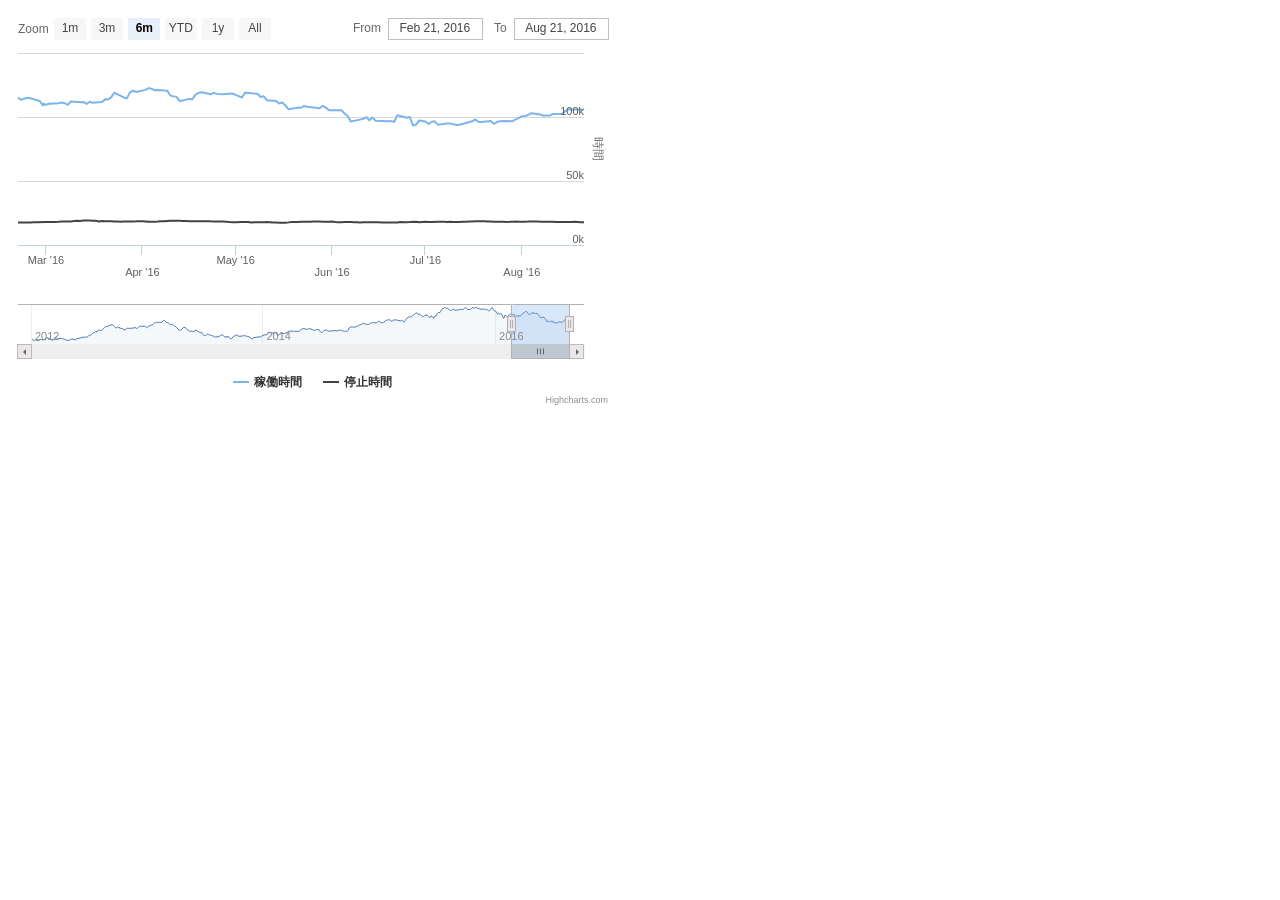
==== 01/demo_highstock01.html @ 0ece5b97 "highstockデモ作成" ====
<!DOCTYPE html>
<html>
<head>
<title>Highstockのシンプルなデモ</title>
<meta charset="utf-8">
<link rel='stylesheet' href='demo.css' type='text/css' media='all' />
<script src="/lib/moment/moment.min.js"></script>
<script src="/lib/underscore/underscore.min.js"></script>
<!--
<script src="/lib/jquery/jquery.min.js"></script>
<script src="/lib/highcharts/highcharts.min.js"></script>
<script src="http://code.highcharts.com/stock/highstock.js"></script>
-->
<script src="/lib/highcharts/highstock.min.js"></script>
<!--
<script src="/lib/highcharts/exporting.min.js"></script>
-->
<script src="/common/demo_data.js"></script>
</head>
<body>
<div id="container"></div>
<script>
var chart = new Highcharts.StockChart({

  // グラフの描画先要素のid属性値を指定（必須）
  chart: {renderTo: 'container'},

  // グラフのデータ
  series: [
    {
      name: '稼働時間',
   // data: [ [日時, 値], [日時, 値], [日時, 値], ... ],
      data: DEMO_DATA_A,
    },
    {
      name: '停止時間',
   // data: [ [日時, 値], [日時, 値], [日時, 値], ... ],
      data: DEMO_DATA_B,
    }
  ],

  xAxis: {
    labels: {
      staggerLines: 2
    }
  },

  // Zoom の３つ目のボタンを選択
  rangeSelector: {selected: 2},

  // 凡例（グラフ下部のグラフ名）を表示
  legend: {enabled: true},

  // Y軸の見出しを表示
  yAxis: {title: {text: '時間'}}
});
</script>
</body>
</html>
---- 01/demo.css ----
#container {
  width: 610px;
  height: 400px;
}
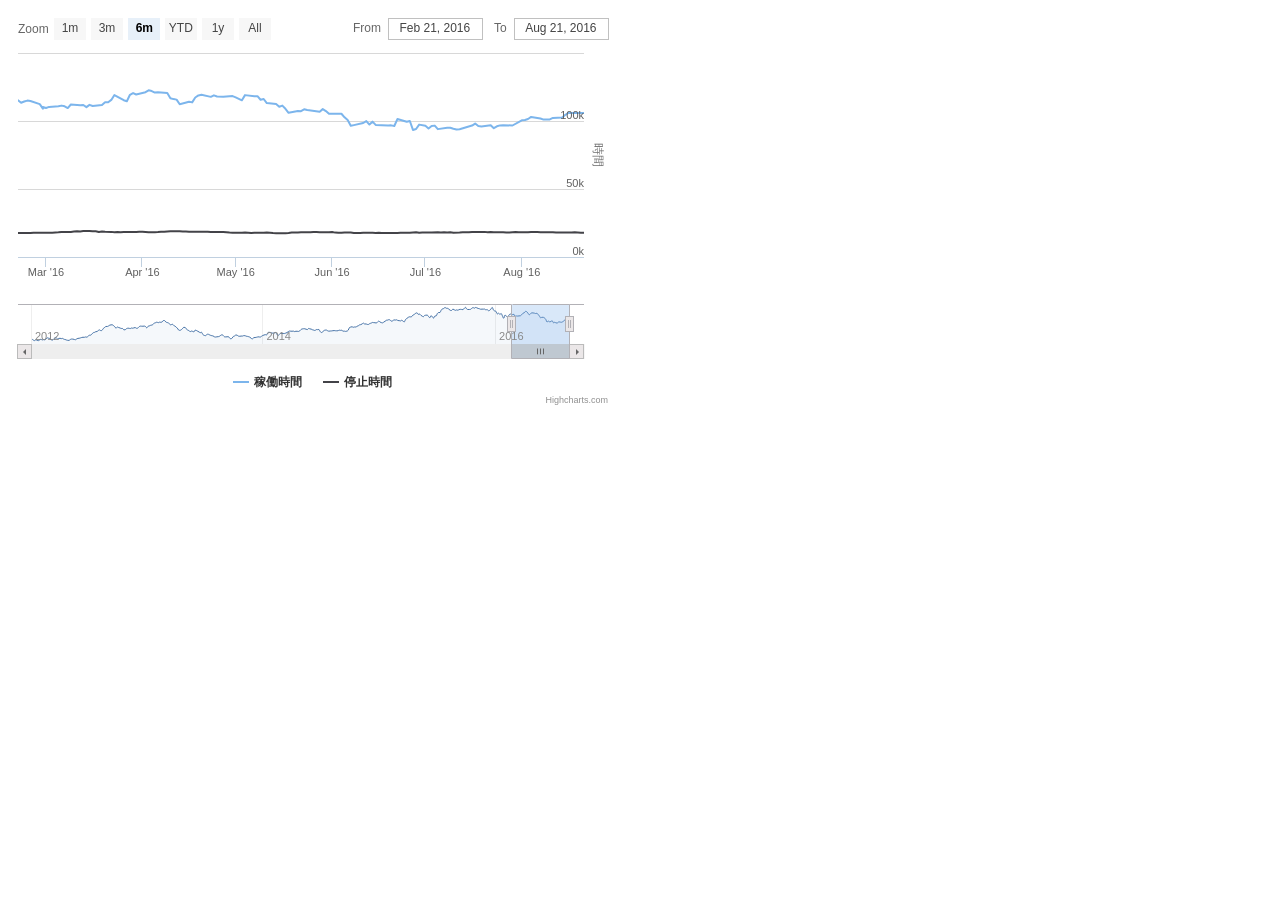
==== commit f61dfa63: "staggerLinesを削除" ====
--- a/01/demo_highstock01.html
+++ b/01/demo_highstock01.html
@@ -4,18 +4,18 @@
 <title>Highstockのシンプルなデモ</title>
 <meta charset="utf-8">
 <link rel='stylesheet' href='demo.css' type='text/css' media='all' />
-<script src="/lib/moment/moment.min.js"></script>
-<script src="/lib/underscore/underscore.min.js"></script>
+<script src="../lib/moment/moment.min.js"></script>
+<script src="../lib/underscore/underscore.min.js"></script>
 <!--
-<script src="/lib/jquery/jquery.min.js"></script>
-<script src="/lib/highcharts/highcharts.min.js"></script>
+<script src="../lib/jquery/jquery.min.js"></script>
+<script src="../lib/highcharts/highcharts.min.js"></script>
 <script src="http://code.highcharts.com/stock/highstock.js"></script>
 -->
-<script src="/lib/highcharts/highstock.min.js"></script>
+<script src="../lib/highcharts/highstock.min.js"></script>
 <!--
-<script src="/lib/highcharts/exporting.min.js"></script>
+<script src="../lib/highcharts/exporting.min.js"></script>
 -->
-<script src="/common/demo_data.js"></script>
+<script src="../common/demo_data.js"></script>
 </head>
 <body>
 <div id="container"></div>
@@ -39,12 +39,6 @@
     }
   ],
 
-  xAxis: {
-    labels: {
-      staggerLines: 2
-    }
-  },
-
   // Zoom の３つ目のボタンを選択
   rangeSelector: {selected: 2},
 
